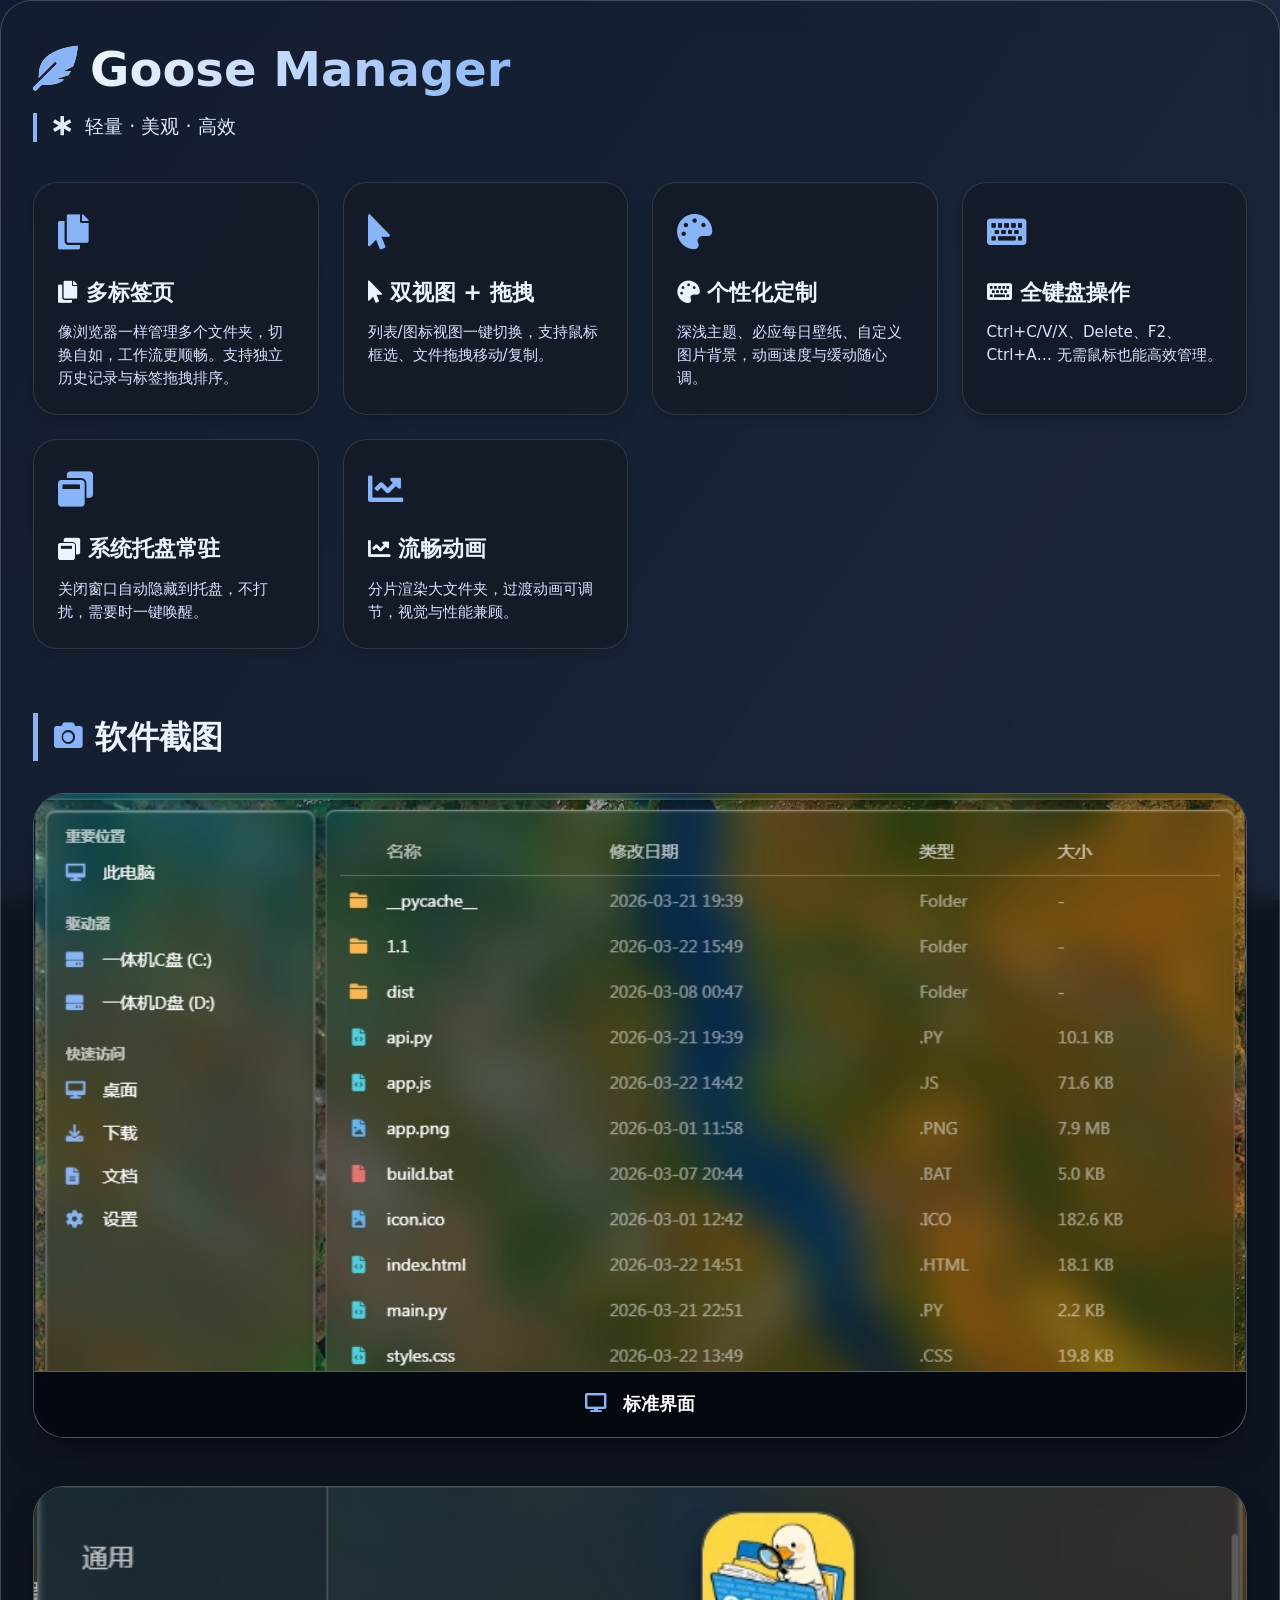
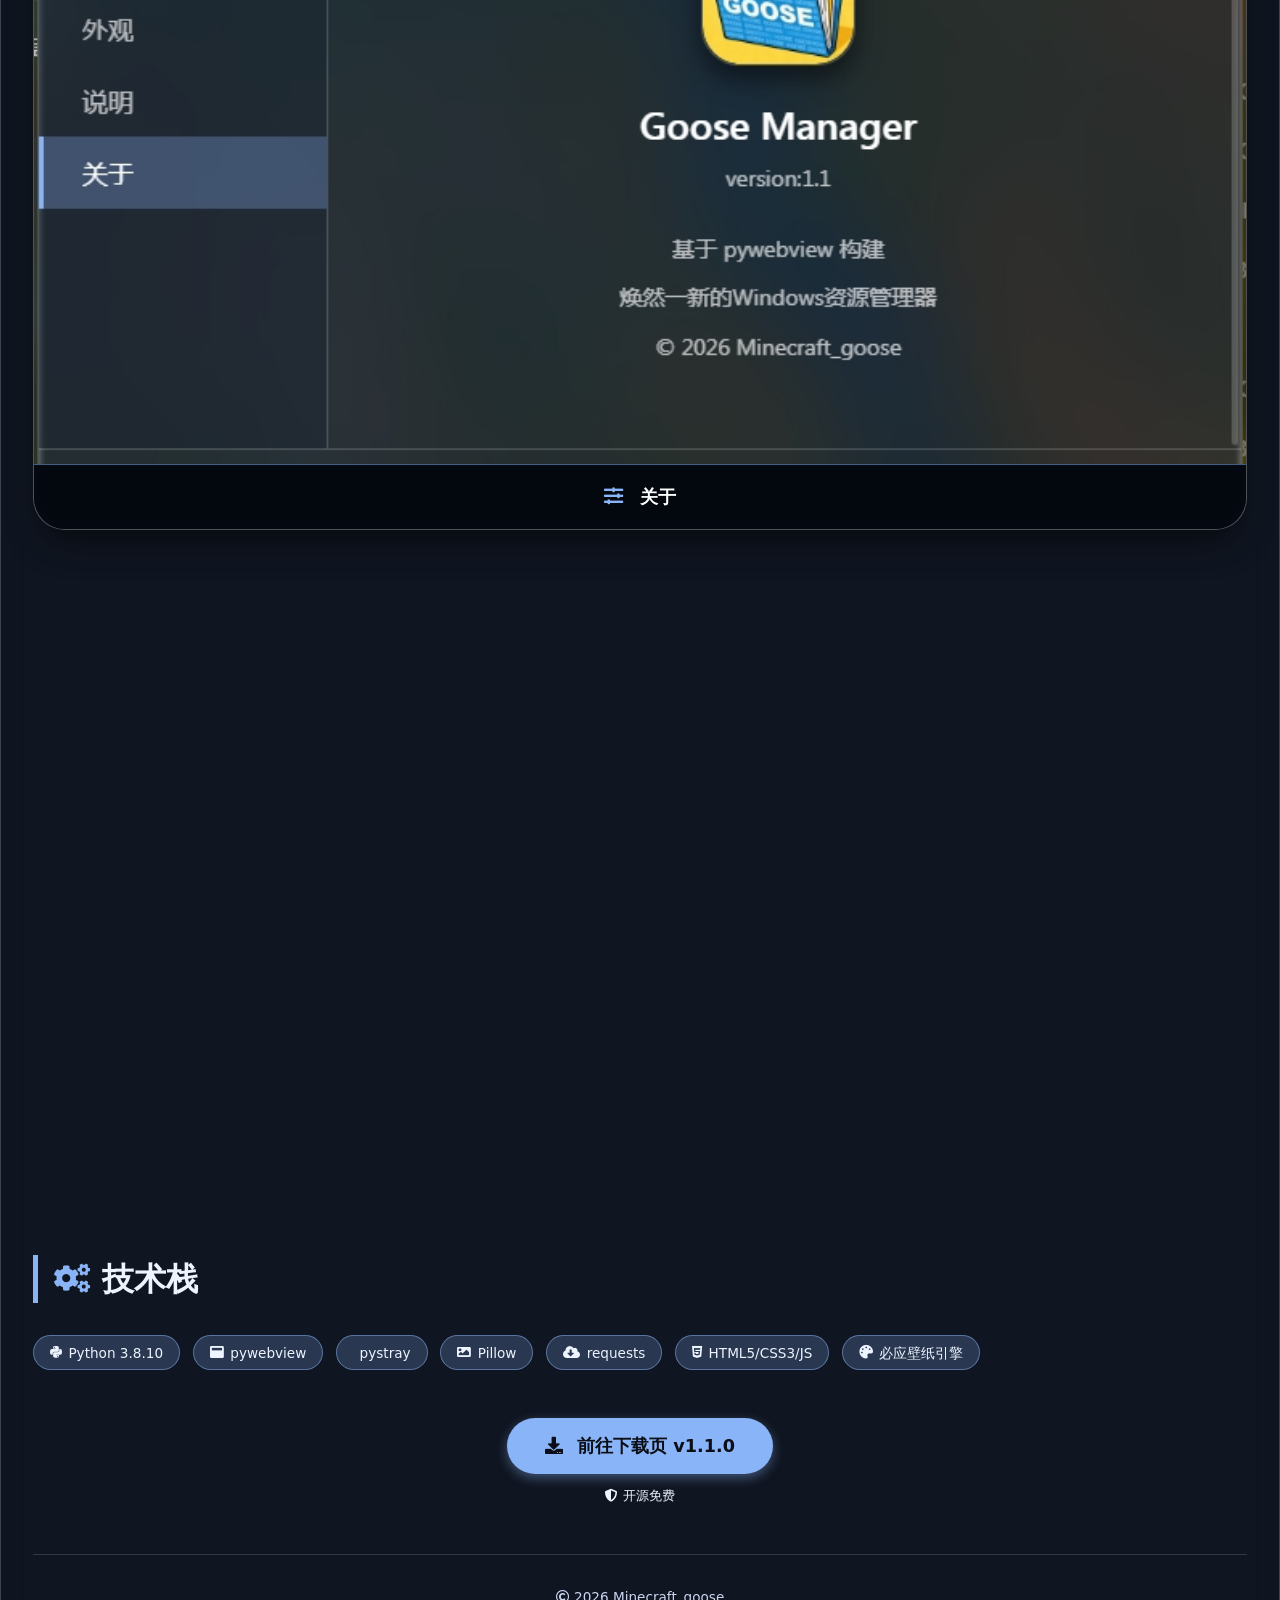
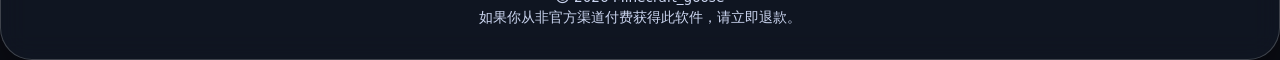
==== introduce.html @ 84efc3e4 "Add files via upload" ====
﻿<!DOCTYPE html>
<html lang="zh-CN">
<head>
    <meta charset="UTF-8">
    <meta name="viewport" content="width=device-width, initial-scale=1.0, user-scalable=yes">
    <title>Goose Manager - 现代化文件管理器 | 动态壁纸 & 巨幕预览</title>
     <link rel="icon" href="icon.ico" type="image/x-icon">
    <!-- Font Awesome 5 (降级至v5，完全兼容) -->
    <link rel="stylesheet" href="https://cdnjs.cloudflare.com/ajax/libs/font-awesome/5.15.4/css/all.min.css">
    <style>
        * {
            margin: 0;
            padding: 0;
            box-sizing: border-box;
        }

        body {
            font-family: 'Segoe UI', 'Microsoft YaHei', system-ui, -apple-system, BlinkMacSystemFont, Roboto, sans-serif;
            color: #eef4ff;
            line-height: 1.5;
            background-color: #0a0c14;
            min-height: 100vh;
            overflow-x: hidden;
        }

        html {
            overflow-x: hidden;
        }

        /* 动态必应壁纸背景层 */
        #bgLayer {
            position: fixed;
            top: 0;
            left: 0;
            width: 100%;
            height: 100%;
            background-size: cover;
            background-position: center center;
            background-repeat: no-repeat;
            transition: opacity 1.2s ease-in-out;
            opacity: 0;
            z-index: 0;
            filter: brightness(1.2) saturate(1.05);
        }
        #bgLayer.loaded {
            opacity: 1;
        }
        .bg-overlay {
            position: fixed;
            top: 0;
            left: 0;
            width: 100%;
            height: 100%;
            background: rgba(8, 12, 22, 0);
            backdrop-filter: blur(2px);
            z-index: 1;
            pointer-events: none;
        }

        /* 容器 */
        .container {
            position: relative;
            z-index: 2;
            max-width: 1600px;
            margin: 0 auto;
            background: rgba(20, 30, 45, 0.55);
            backdrop-filter: blur(14px);
            border-radius: 2rem;
            padding: 2rem 2rem;
            box-shadow: 0 25px 50px -12px rgba(0, 0, 0, 0.6);
            border: 1px solid rgba(255, 255, 255, 0.2);
            transition: all 0.3s ease;
        }

        h1 {
            font-size: 3rem;
            font-weight: 700;
            background: linear-gradient(120deg, #fff, #8ab4f8);
            background-clip: text;
            -webkit-background-clip: text;
            color: transparent;
            margin-bottom: 0.5rem;
            display: inline-flex;
            align-items: center;
            gap: 0.75rem;
        }

        h1 i {
            font-size: 2.8rem;
            background: none;
            color: #8ab4f8;
        }

        .sub {
            color: #e0edff;
            font-size: 1.2rem;
            margin-bottom: 2rem;
            border-left: 4px solid #8ab4f8;
            padding-left: 1rem;
            text-shadow: 0 1px 2px rgba(0,0,0,0.2);
        }

        .feature-grid {
            display: grid;
            grid-template-columns: repeat(auto-fill, minmax(280px, 1fr));
            gap: 1.5rem;
            margin: 2.5rem 0;
        }

        .feature-card {
            background: rgba(20, 28, 40, 0.7);
            border-radius: 1.5rem;
            padding: 1.5rem;
            backdrop-filter: blur(4px);
            transition: all 0.25s ease;
            border: 1px solid rgba(255, 255, 255, 0.12);
            box-shadow: 0 6px 12px -6px rgba(0,0,0,0.3);
        }

        .feature-card:hover {
            transform: translateY(-4px);
            background: rgba(35, 45, 65, 0.8);
            border-color: rgba(138, 180, 248, 0.6);
        }

        .feature-icon {
            font-size: 2.2rem;
            margin-bottom: 1rem;
            color: #8ab4f8;
            display: inline-block;
        }

        .feature-card h3 {
            font-size: 1.4rem;
            margin-bottom: 0.75rem;
            font-weight: 600;
            display: flex;
            align-items: center;
            gap: 8px;
        }

        .feature-card p {
            color: #d9e3ff;
            font-size: 0.95rem;
        }

        /* ========= 巨幕截图区 ========= */
        .screenshot-section {
            margin: 4rem 0 2rem;
        }

        .section-title {
            font-size: 2rem;
            font-weight: 600;
            margin-bottom: 2rem;
            border-left: 5px solid #8ab4f8;
            padding-left: 1rem;
            display: flex;
            align-items: center;
            gap: 0.75rem;
        }

        .section-title i {
            font-size: 1.8rem;
            color: #8ab4f8;
        }

        .screenshot-grid {
            display: flex;
            flex-direction: column;
            gap: 3rem;
            width: 100%;
        }

        .screenshot-card {
            width: 100%;
            background: rgba(0, 0, 0, 0.6);
            border-radius: 2rem;
            overflow: hidden;
            transition: transform 0.4s cubic-bezier(0.2, 0.9, 0.4, 1.1), box-shadow 0.4s ease;
            border: 1px solid rgba(255, 255, 255, 0.3);
            backdrop-filter: blur(6px);
            box-shadow: 0 20px 35px -12px rgba(0, 0, 0, 0.6);
            opacity: 0;
            transform: translateX(0);
            transition: opacity 0.8s cubic-bezier(0.2, 0.9, 0.3, 1.2), transform 0.8s cubic-bezier(0.2, 0.9, 0.3, 1.2);
        }

        .screenshot-card:nth-child(odd) {
            transform: translateX(-80px);
        }
        .screenshot-card:nth-child(even) {
            transform: translateX(80px);
        }

        @media (min-width: 768px) {
            .screenshot-card:nth-child(odd) {
                transform: translateX(-160px);
            }
            .screenshot-card:nth-child(even) {
                transform: translateX(160px);
            }
        }

        @media (min-width: 1200px) {
            .screenshot-card:nth-child(odd) {
                transform: translateX(-320px);
            }
            .screenshot-card:nth-child(even) {
                transform: translateX(320px);
            }
        }

        @media (min-width: 1800px) {
            .screenshot-card:nth-child(odd) {
                transform: translateX(-520px);
            }
            .screenshot-card:nth-child(even) {
                transform: translateX(520px);
            }
        }

        .screenshot-card.visible {
            opacity: 1;
            transform: translateX(0);
        }
        
        .screenshot-card:hover {
            transform: scale(1.01) translateY(-8px);
            box-shadow: 0 30px 45px -15px black;
            border-color: rgba(138, 180, 248, 0.8);
        }

        .screenshot-card img {
            width: 100%;
            height: auto;
            display: block;
            background: #0f172a;
            object-fit: cover;
            aspect-ratio: 21 / 10; 
            transition: transform 0.5s ease;
        }
        
        .screenshot-card:hover img {
            transform: scale(1.02);
        }

        .caption {
            padding: 1.2rem 1rem;
            text-align: center;
            font-size: 1.1rem;
            font-weight: 600;
            color: #ffffff;
            background: rgba(5, 10, 20, 0.7);
            backdrop-filter: blur(8px);
            border-top: 1px solid rgba(138, 180, 248, 0.5);
        }
        
        .caption i {
            margin-right: 10px;
            color: #8ab4f8;
            font-size: 1.2rem;
        }

        .tech-stack {
            display: flex;
            flex-wrap: wrap;
            gap: 0.8rem;
            margin: 2rem 0;
        }

        .tech-tag {
            background: rgba(138, 180, 248, 0.2);
            border-radius: 2rem;
            padding: 0.4rem 1rem;
            font-size: 0.85rem;
            font-weight: 500;
            border: 1px solid rgba(138, 180, 248, 0.5);
            backdrop-filter: blur(2px);
            display: inline-flex;
            align-items: center;
            gap: 0.4rem;
        }

        .download-btn {
            display: inline-block;
            background: #8ab4f8;
            color: #0b0e16;
            font-weight: 700;
            padding: 0.9rem 2.4rem;
            border-radius: 3rem;
            text-decoration: none;
            transition: all 0.2s;
            margin-top: 1rem;
            box-shadow: 0 4px 12px rgba(138, 180, 248, 0.4);
            font-size: 1.1rem;
        }

        .download-btn i {
            margin-right: 0.5rem;
        }

        .download-btn:hover {
            background: #aac6ff;
            transform: translateY(-2px);
            box-shadow: 0 8px 20px rgba(138, 180, 248, 0.6);
        }

        footer {
            margin-top: 3rem;
            text-align: center;
            font-size: 0.85rem;
            color: #cbd5f0;
            border-top: 1px solid rgba(255, 255, 255, 0.15);
            padding-top: 2rem;
        }

        a {
            color: #b6d0ff;
            text-decoration: none;
        }


        @media (max-width: 480px) {
            .container {
                padding: 1rem;
                margin: 0 0.8rem;
            }
            h1 {
                font-size: 2rem;
            }
            .section-title {
                font-size: 1.6rem;
            }
            .screenshot-grid {
                gap: 2rem;
            }
            .screenshot-card:nth-child(odd),
            .screenshot-card:nth-child(even) {
                transform: translateX(-60px);
            }
            .screenshot-card:nth-child(even) {
                transform: translateX(60px);
            }
            .screenshot-card.visible {
                transform: translateX(0);
            }
            .caption {
                font-size: 0.85rem;
            }
            .screenshot-card img {
                aspect-ratio: 4 / 3;
            }
        }

        @media (max-width: 768px) and (min-width: 481px) {
            .screenshot-card:nth-child(odd) {
                transform: translateX(-120px);
            }
            .screenshot-card:nth-child(even) {
                transform: translateX(120px);
            }
            .screenshot-card img {
                aspect-ratio: 16 / 9;
            }
        }

    </style>
</head>
<body>

<div id="bgLayer"></div>
<div class="bg-overlay"></div>

<div class="container">
    <div style="display: flex; justify-content: space-between; align-items: center; flex-wrap: wrap;">
        <h1>
            <i class="fas fa-feather-alt"></i> Goose Manager
        </h1>
    </div>
    <div class="sub">
        <i class="fas fa-star-of-life" style="margin-right: 0.5rem;"></i> 轻量 · 美观 · 高效 
    </div>

    <div class="feature-grid">
        <div class="feature-card">
            <div class="feature-icon"><i class="fas fa-copy"></i></div>
            <h3><i class="fas fa-copy"></i> 多标签页</h3>
            <p>像浏览器一样管理多个文件夹，切换自如，工作流更顺畅。支持独立历史记录与标签拖拽排序。</p>
        </div>
        <div class="feature-card">
            <div class="feature-icon"><i class="fas fa-mouse-pointer"></i></div>
            <h3><i class="fas fa-mouse-pointer"></i> 双视图 + 拖拽</h3>
            <p>列表/图标视图一键切换，支持鼠标框选、文件拖拽移动/复制。</p>
        </div>
        <div class="feature-card">
            <div class="feature-icon"><i class="fas fa-palette"></i></div>
            <h3><i class="fas fa-palette"></i> 个性化定制</h3>
            <p>深浅主题、必应每日壁纸、自定义图片背景，动画速度与缓动随心调。</p>
        </div>
        <div class="feature-card">
            <div class="feature-icon"><i class="fas fa-keyboard"></i></div>
            <h3><i class="fas fa-keyboard"></i> 全键盘操作</h3>
            <p>Ctrl+C/V/X、Delete、F2、Ctrl+A… 无需鼠标也能高效管理。</p>
        </div>
        <div class="feature-card">
            <div class="feature-icon"><i class="fas fa-window-restore"></i></div>
            <h3><i class="fas fa-window-restore"></i> 系统托盘常驻</h3>
            <p>关闭窗口自动隐藏到托盘，不打扰，需要时一键唤醒。</p>
        </div>
        <div class="feature-card">
            <div class="feature-icon"><i class="fas fa-chart-line"></i></div>
            <h3><i class="fas fa-chart-line"></i> 流畅动画</h3>
            <p>分片渲染大文件夹，过渡动画可调节，视觉与性能兼顾。</p>
        </div>
    </div>

    <!-- 巨幕 -->
    <div class="screenshot-section">
        <div class="section-title">
            <i class="fas fa-camera"></i> 软件截图
        </div>
        <div class="screenshot-grid" id="screenshotGrid">
            <div class="screenshot-card" data-scroll-trigger>
                <img src="1.webp" alt="标准界面">
                <div class="caption"><i class="fas fa-desktop"></i> 标准界面</div>
            </div>
            <div class="screenshot-card" data-scroll-trigger>
                <img src="2.webp" alt="关于">
                <div class="caption"><i class="fas fa-sliders-h"></i> 关于</div>
            </div>
            <div class="screenshot-card" data-scroll-trigger>
                <img src="3.webp" alt="动画深度定制">
                <div class="caption"><i class="fas fa-folder-open"></i> 动画深度定制</div>
            </div>
        </div>
    </div>

    <div class="section-title">
        <i class="fas fa-cogs"></i> 技术栈
    </div>
    <div class="tech-stack">
        <span class="tech-tag"><i class="fab fa-python"></i> Python 3.8.10</span>
        <span class="tech-tag"><i class="fas fa-window-maximize"></i> pywebview</span>
        <span class="tech-tag"><i class="fas fa-tray"></i> pystray</span>
        <span class="tech-tag"><i class="fas fa-image"></i> Pillow</span>
        <span class="tech-tag"><i class="fas fa-cloud-download-alt"></i> requests</span>
        <span class="tech-tag"><i class="fab fa-html5"></i> HTML5/CSS3/JS</span>
        <span class="tech-tag"><i class="fas fa-palette"></i> 必应壁纸引擎</span>
    </div>

    <div style="text-align: center;">
        <a href="https://github.com/Minecraftgoose/Goose_Manager/releases/tag/v1.1.0" class="download-btn" target="_blank">
            <i class="fas fa-download"></i> 前往下载页 v1.1.0
        </a>
        <p style="font-size: 0.8rem; margin-top: 0.8rem;"><i class="fas fa-shield-alt"></i> 开源免费</p>
    </div>

    <footer>
        <p><i class="far fa-copyright"></i> 2026 Minecraft_goose </p>
        <p>如果你从非官方渠道付费获得此软件，请立即退款。</p>
    </footer>
</div>

<script>
    (function() {
        // ======================= 必应壁纸动态背景 =======================
        function setBingWallpaper() {
            const bgLayer = document.getElementById('bgLayer');
            if (!bgLayer) return;
            const timestamp = new Date().getTime();
            const wallpaperUrl = `https://bing.img.run/uhd.php?t=${timestamp}`;
            
            const img = new Image();
            img.onload = function() {
                bgLayer.style.backgroundImage = `url('${wallpaperUrl}')`;
                bgLayer.classList.add('loaded');
                bgLayer.style.opacity = '1';
            };
            img.onerror = function() {
                const fallbackUrl = `https://api.yviii.com/bing/uhd.php?t=${timestamp}`;
                const fallbackImg = new Image();
                fallbackImg.onload = function() {
                    bgLayer.style.backgroundImage = `url('${fallbackUrl}')`;
                    bgLayer.classList.add('loaded');
                    bgLayer.style.opacity = '1';
                };
                fallbackImg.onerror = function() {
                    bgLayer.style.backgroundImage = `linear-gradient(125deg, #0f172a, #1e293b)`;
                    bgLayer.classList.add('loaded');
                    bgLayer.style.opacity = '1';
                };
                fallbackImg.src = fallbackUrl;
            };
            img.src = wallpaperUrl;
        }

        if (document.readyState === 'loading') {
            document.addEventListener('DOMContentLoaded', setBingWallpaper);
        } else {
            setBingWallpaper();
        }
        setInterval(setBingWallpaper, 24 * 60 * 60 * 1000);
        
        // ======================= 巨幕图片滚动飞入动画  =======================
        function initScrollFlyIn() {
            const cards = document.querySelectorAll('.screenshot-card');
            if (!cards.length) return;
            
            const observer = new IntersectionObserver((entries) => {
                entries.forEach(entry => {
                    if (entry.isIntersecting) {
                        entry.target.classList.add('visible');
                        observer.unobserve(entry.target);
                    }
                });
            }, { 
                threshold: 0.2,     
                rootMargin: "0px 0px -20px 0px"
            });
            
            cards.forEach(card => {
                card.classList.remove('visible');
                observer.observe(card);
            });

            setTimeout(() => {
                cards.forEach(card => {
                    const rect = card.getBoundingClientRect();
                    const winHeight = window.innerHeight || document.documentElement.clientHeight;
                    if (rect.top < winHeight - 70 && rect.bottom > 50) {
                        if (!card.classList.contains('visible')) {
                            card.classList.add('visible');
                            observer.unobserve(card);
                        }
                    }
                });
            }, 150);
        }
        
        window.addEventListener('load', () => {
            initScrollFlyIn();
        });

        let scrollTimer = null;
        window.addEventListener('scroll', () => {
            if (scrollTimer) return;
            scrollTimer = requestAnimationFrame(() => {
                const hiddenCards = document.querySelectorAll('.screenshot-card:not(.visible)');
                hiddenCards.forEach(card => {
                    const rect = card.getBoundingClientRect();
                    const winHeight = window.innerHeight || document.documentElement.clientHeight;
                    if (rect.top < winHeight - 50 && rect.bottom > 30) {
                        card.classList.add('visible');
                    }
                });
                scrollTimer = null;
            });
        });
        
        window.addEventListener('resize', () => {
            const hiddenCards = document.querySelectorAll('.screenshot-card:not(.visible)');
            hiddenCards.forEach(card => {
                const rect = card.getBoundingClientRect();
                const winHeight = window.innerHeight || document.documentElement.clientHeight;
                if (rect.top < winHeight - 60 && rect.bottom > 40) {
                    card.classList.add('visible');
                }
            });
        });

    })();
</script>
</body>
</html>
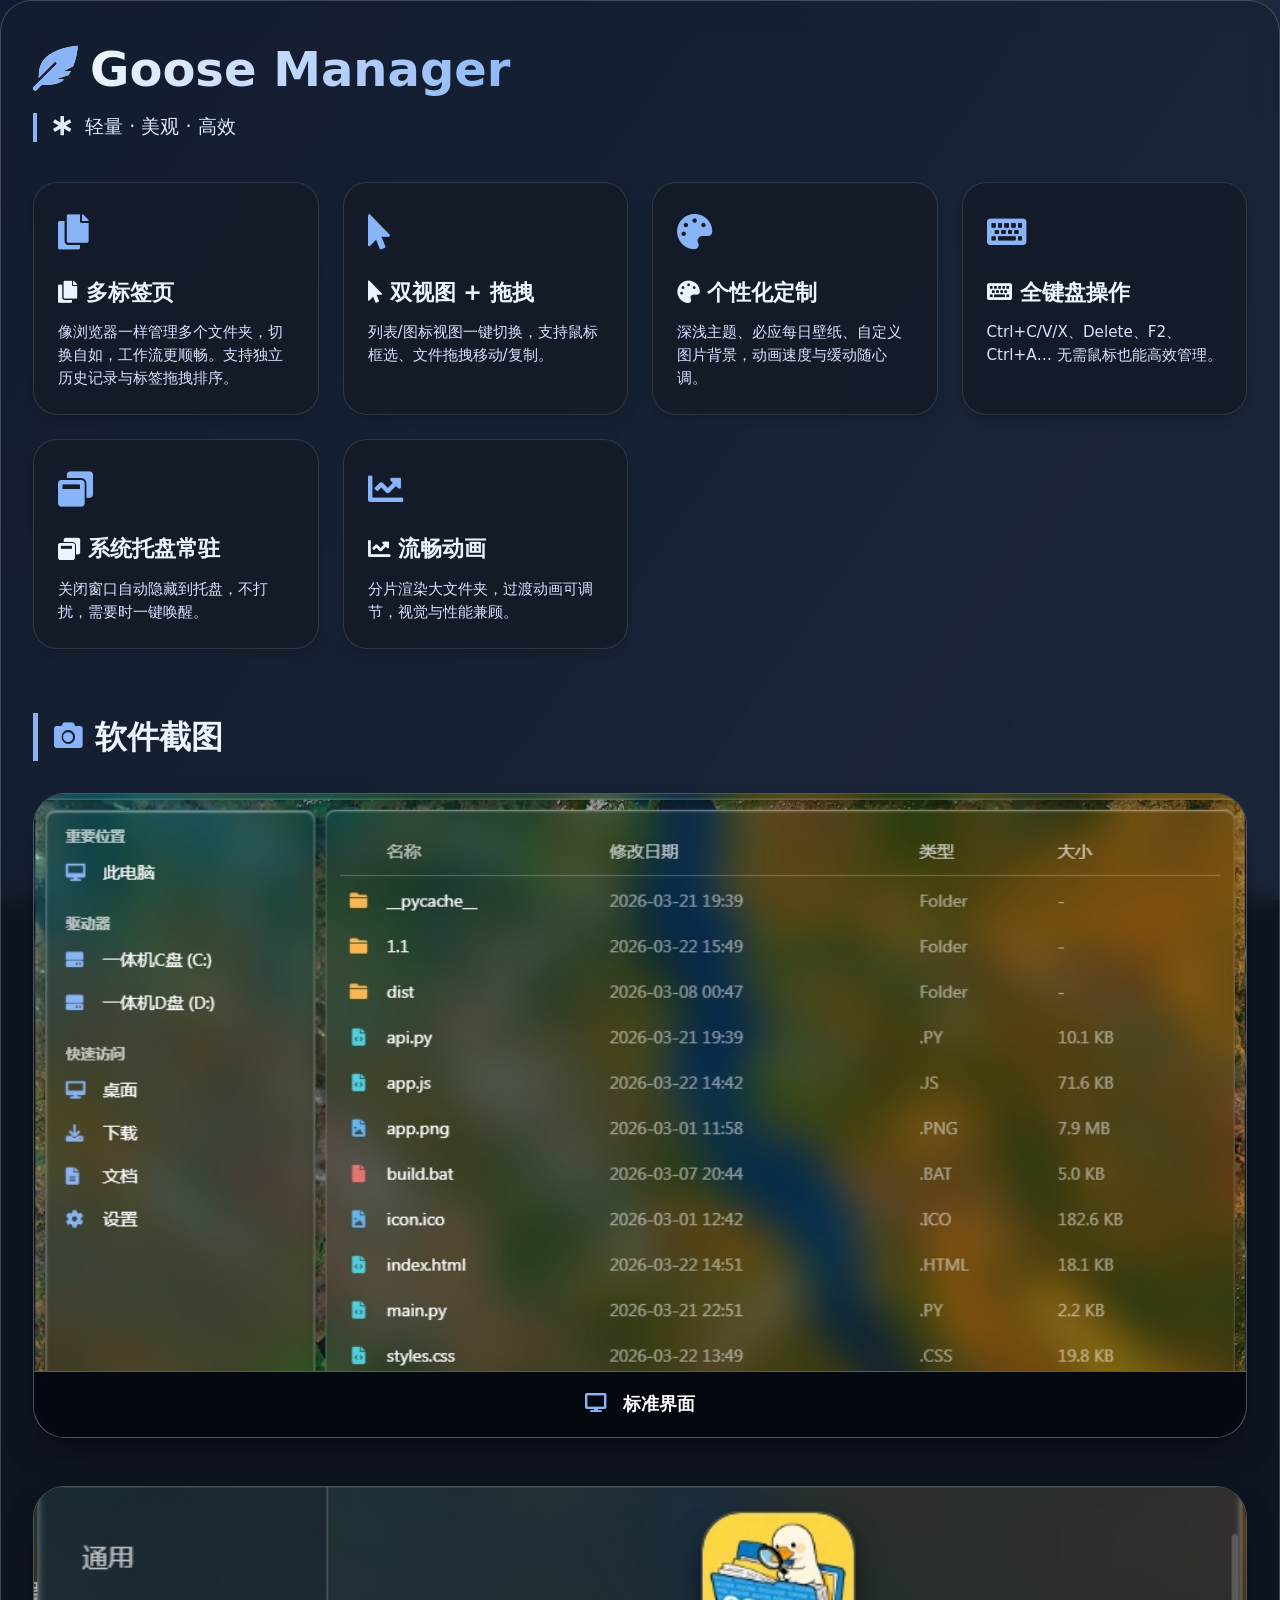
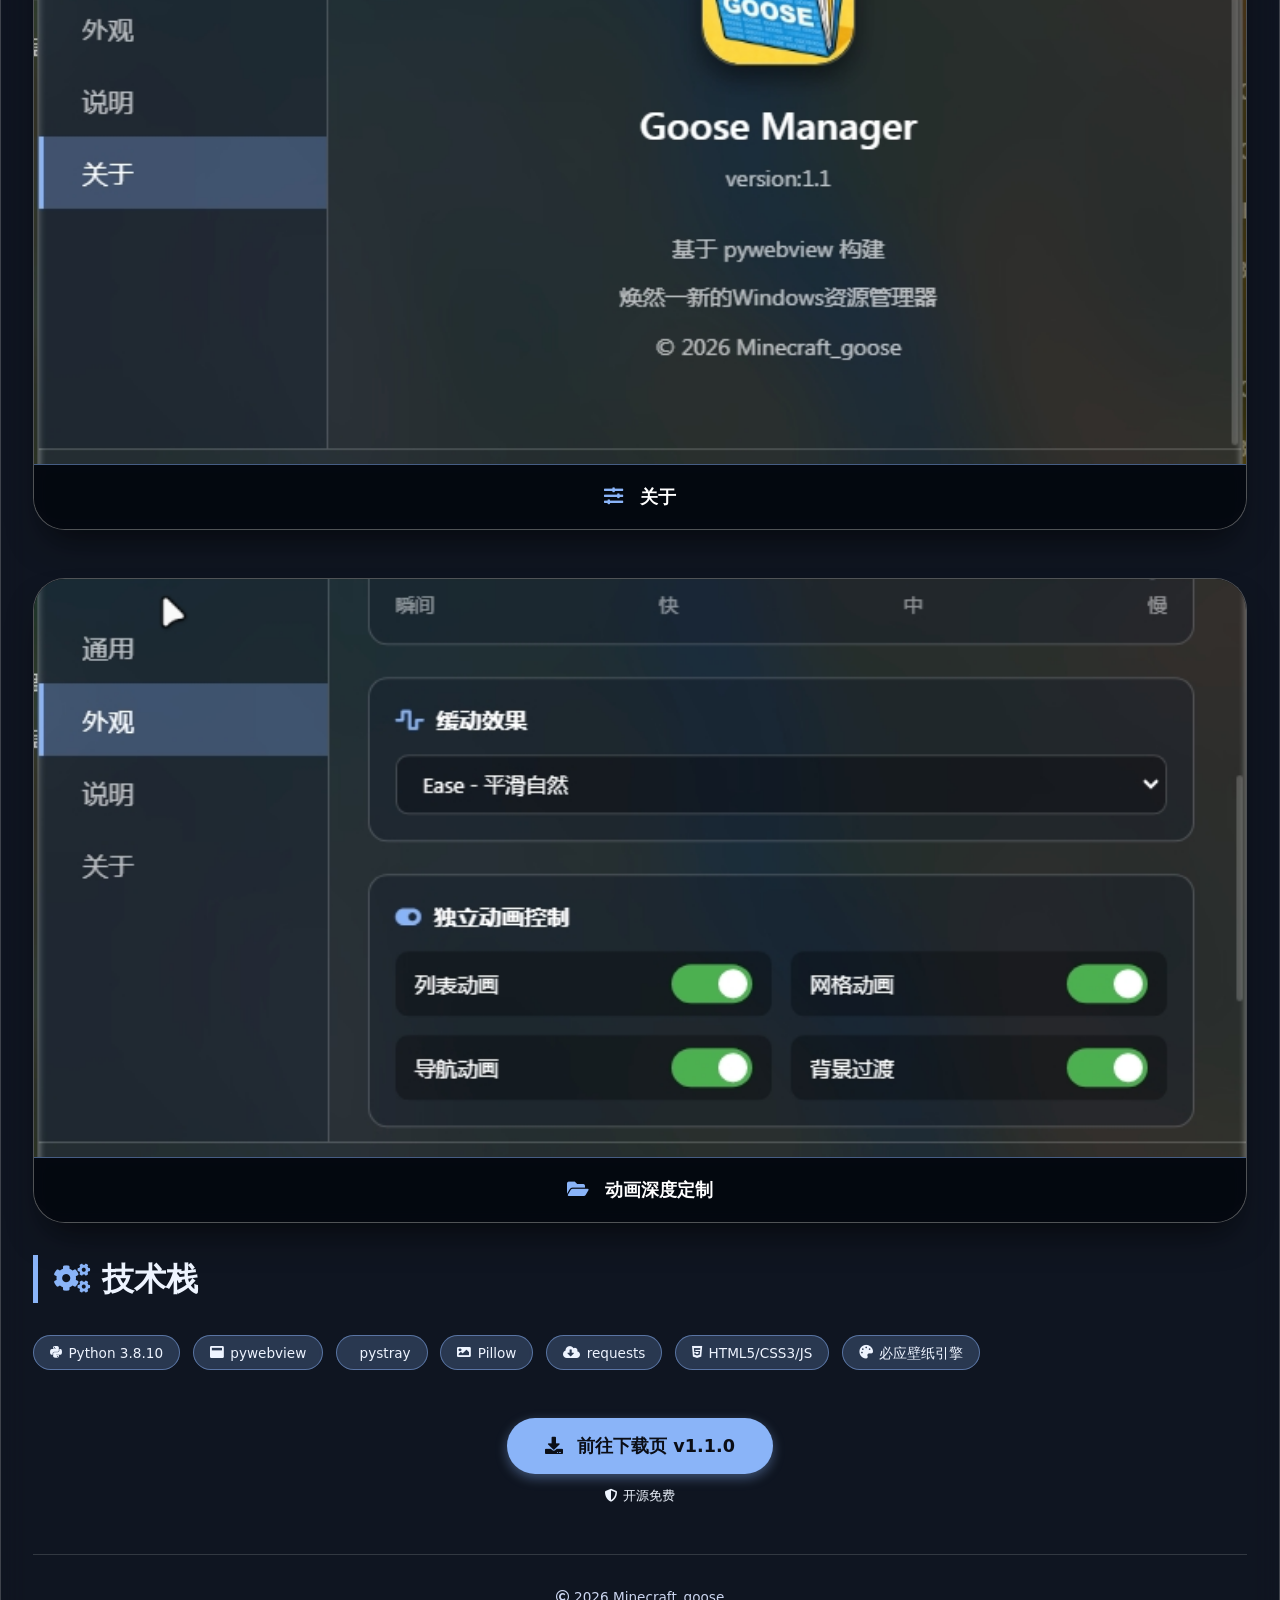
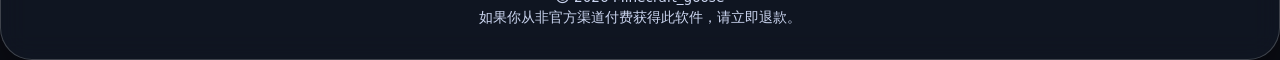
==== commit d3e66a0c: "Update introduce.html" ====
--- a/introduce.html
+++ b/introduce.html
@@ -3,9 +3,9 @@
 <head>
     <meta charset="UTF-8">
     <meta name="viewport" content="width=device-width, initial-scale=1.0, user-scalable=yes">
-    <title>Goose Manager - 现代化文件管理器 | 动态壁纸 & 巨幕预览</title>
+    <title>Goose Manager</title>
      <link rel="icon" href="icon.ico" type="image/x-icon">
-    <!-- Font Awesome 5 (降级至v5，完全兼容) -->
+    <!-- Font Awesome 5 -->
     <link rel="stylesheet" href="https://cdnjs.cloudflare.com/ajax/libs/font-awesome/5.15.4/css/all.min.css">
     <style>
         * {
@@ -37,7 +37,7 @@
             background-size: cover;
             background-position: center center;
             background-repeat: no-repeat;
-            transition: opacity 1.2s ease-in-out;
+            transition: opacity 1.2 ease-in-out;
             opacity: 0;
             z-index: 0;
             filter: brightness(1.2) saturate(1.05);
@@ -69,7 +69,7 @@
             padding: 2rem 2rem;
             box-shadow: 0 25px 50px -12px rgba(0, 0, 0, 0.6);
             border: 1px solid rgba(255, 255, 255, 0.2);
-            transition: all 0.3s ease;
+            transition: all 0.3 ease;
         }
 
         h1 {
@@ -112,7 +112,7 @@
             border-radius: 1.5rem;
             padding: 1.5rem;
             backdrop-filter: blur(4px);
-            transition: all 0.25s ease;
+            transition: all 0.25 ease;
             border: 1px solid rgba(255, 255, 255, 0.12);
             box-shadow: 0 6px 12px -6px rgba(0,0,0,0.3);
         }
@@ -177,13 +177,13 @@
             background: rgba(0, 0, 0, 0.6);
             border-radius: 2rem;
             overflow: hidden;
-            transition: transform 0.4s cubic-bezier(0.2, 0.9, 0.4, 1.1), box-shadow 0.4s ease;
+            transition: transform 0.4 cubic-bezier(0.2, 0.9, 0.4, 1.1), box-shadow 0.4 ease;
             border: 1px solid rgba(255, 255, 255, 0.3);
             backdrop-filter: blur(6px);
             box-shadow: 0 20px 35px -12px rgba(0, 0, 0, 0.6);
             opacity: 0;
             transform: translateX(0);
-            transition: opacity 0.8s cubic-bezier(0.2, 0.9, 0.3, 1.2), transform 0.8s cubic-bezier(0.2, 0.9, 0.3, 1.2);
+            transition: opacity 0.8 cubic-bezier(0.2, 0.9, 0.3, 1.2), transform 0.8 cubic-bezier(0.2, 0.9, 0.3, 1.2);
         }
 
         .screenshot-card:nth-child(odd) {
@@ -238,7 +238,7 @@
             background: #0f172a;
             object-fit: cover;
             aspect-ratio: 21 / 10; 
-            transition: transform 0.5s ease;
+            transition: transform 0.5 ease;
         }
         
         .screenshot-card:hover img {
@@ -290,7 +290,7 @@
             padding: 0.9rem 2.4rem;
             border-radius: 3rem;
             text-decoration: none;
-            transition: all 0.2s;
+            transition: all 0.2;
             margin-top: 1rem;
             box-shadow: 0 4px 12px rgba(138, 180, 248, 0.4);
             font-size: 1.1rem;
@@ -572,4 +572,4 @@
     })();
 </script>
 </body>
-</html>+</html>
